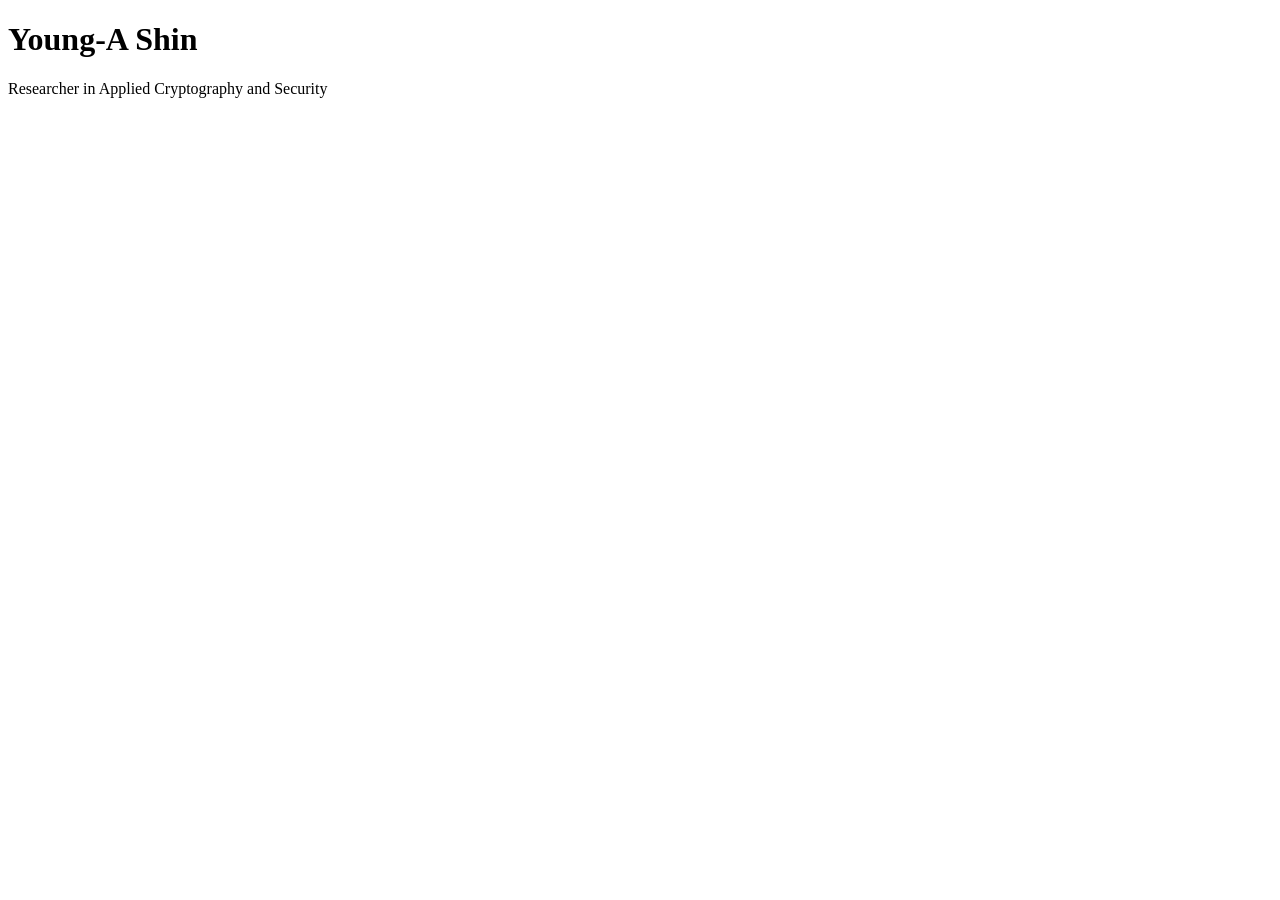
==== index.html @ ded2a9d6 "Create index.html" ====
<!DOCTYPE html>
<html lang="en">
<head>
  <meta charset="UTF-8">
  <meta name="viewport" content="width=device-width, initial-scale=1.0">
  <title>Young-A Shin</title>
</head>

<body>
  <h1>Young-A Shin</h1>
  <p>Researcher in Applied Cryptography and Security</p>
</body>
</html>
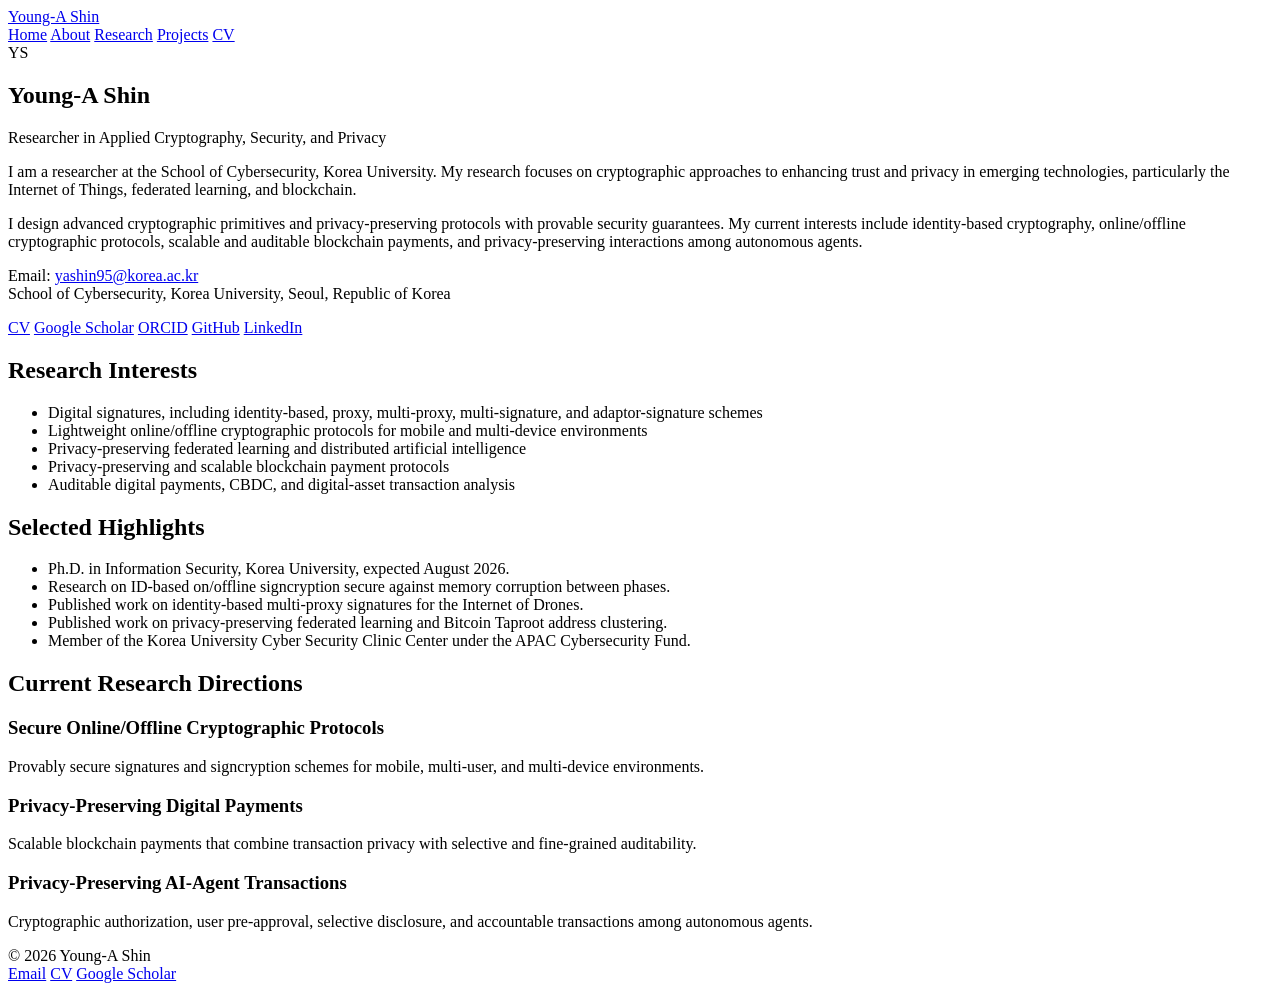
==== commit b5ee68fa: "Update index.html" ====
--- a/index.html
+++ b/index.html
@@ -4,10 +4,114 @@
   <meta charset="UTF-8">
   <meta name="viewport" content="width=device-width, initial-scale=1.0">
   <title>Young-A Shin</title>
+  <meta name="description" content="Academic homepage of Young-A Shin, a researcher in applied cryptography, blockchain security and privacy, and privacy-preserving AI.">
+  <link rel="stylesheet" href="styles.css">
 </head>
+<body>
+<header class="site-header">
+  <nav class="container navbar">
+    <a class="brand" href="index.html">Young-A Shin</a>
+    <div class="menu">
+      <a class="active" href="index.html">Home</a>
+      <a href="about.html">About</a>
+      <a href="research.html">Research</a>
+      <a href="projects.html">Projects</a>
+      <a href="cvShin_updated.pdf" target="_blank" rel="noopener">CV</a>
+    </div>
+  </nav>
+</header>
 
-<body>
-  <h1>Young-A Shin</h1>
-  <p>Researcher in Applied Cryptography and Security</p>
+<main>
+  <div class="container content">
+    <section class="profile-grid">
+      <div class="profile-image">
+        <!-- To use a photo, upload profile.jpg and replace YS with:
+        <img src="profile.jpg" alt="Young-A Shin"> -->
+        YS
+      </div>
+
+      <div class="profile-text">
+        <h1>Young-A Shin</h1>
+        <p class="position">Researcher in Applied Cryptography, Security, and Privacy</p>
+        <p>
+          I am a researcher at the School of Cybersecurity, Korea University. My research
+          focuses on cryptographic approaches to enhancing trust and privacy in emerging
+          technologies, particularly the Internet of Things, federated learning, and
+          blockchain.
+        </p>
+        <p>
+          I design advanced cryptographic primitives and privacy-preserving protocols with
+          provable security guarantees. My current interests include identity-based
+          cryptography, online/offline cryptographic protocols, scalable and auditable
+          blockchain payments, and privacy-preserving interactions among autonomous agents.
+        </p>
+
+        <p class="contact-line">
+          Email: <a href="mailto:yashin95@korea.ac.kr">yashin95@korea.ac.kr</a><br>
+          School of Cybersecurity, Korea University, Seoul, Republic of Korea
+        </p>
+
+        <div class="link-row">
+          <a href="cvShin_updated.pdf" target="_blank" rel="noopener">CV</a>
+          <a href="https://scholar.google.com/citations?user=QF94qp0AAAAJ&hl=en" target="_blank" rel="noopener">Google Scholar</a>
+          <a href="https://orcid.org/0000-0001-7969-7143" target="_blank" rel="noopener">ORCID</a>
+          <a href="https://github.com/youngkorea" target="_blank" rel="noopener">GitHub</a>
+          <a href="https://www.linkedin.com/in/young-95-korea/" target="_blank" rel="noopener">LinkedIn</a>
+        </div>
+      </div>
+    </section>
+
+    <section class="academic-section">
+      <h2>Research Interests</h2>
+      <ul>
+        <li>Digital signatures, including identity-based, proxy, multi-proxy, multi-signature, and adaptor-signature schemes</li>
+        <li>Lightweight online/offline cryptographic protocols for mobile and multi-device environments</li>
+        <li>Privacy-preserving federated learning and distributed artificial intelligence</li>
+        <li>Privacy-preserving and scalable blockchain payment protocols</li>
+        <li>Auditable digital payments, CBDC, and digital-asset transaction analysis</li>
+      </ul>
+    </section>
+
+    <section class="academic-section">
+      <h2>Selected Highlights</h2>
+      <ul>
+        <li>Ph.D. in Information Security, Korea University, expected August 2026.</li>
+        <li>Research on ID-based on/offline signcryption secure against memory corruption between phases.</li>
+        <li>Published work on identity-based multi-proxy signatures for the Internet of Drones.</li>
+        <li>Published work on privacy-preserving federated learning and Bitcoin Taproot address clustering.</li>
+        <li>Member of the Korea University Cyber Security Clinic Center under the APAC Cybersecurity Fund.</li>
+      </ul>
+    </section>
+
+    <section class="academic-section">
+      <h2>Current Research Directions</h2>
+      <div class="project-list">
+        <article class="project-item">
+          <h3>Secure Online/Offline Cryptographic Protocols</h3>
+          <p>Provably secure signatures and signcryption schemes for mobile, multi-user, and multi-device environments.</p>
+        </article>
+        <article class="project-item">
+          <h3>Privacy-Preserving Digital Payments</h3>
+          <p>Scalable blockchain payments that combine transaction privacy with selective and fine-grained auditability.</p>
+        </article>
+        <article class="project-item">
+          <h3>Privacy-Preserving AI-Agent Transactions</h3>
+          <p>Cryptographic authorization, user pre-approval, selective disclosure, and accountable transactions among autonomous agents.</p>
+        </article>
+      </div>
+    </section>
+  </div>
+</main>
+
+<footer>
+  <div class="container footer-row">
+    <span>© 2026 Young-A Shin</span>
+    <div class="footer-links">
+      <a href="mailto:yashin95@korea.ac.kr">Email</a>
+      <a href="cvShin_updated.pdf" target="_blank" rel="noopener">CV</a>
+      <a href="https://scholar.google.com/citations?user=QF94qp0AAAAJ&hl=en" target="_blank" rel="noopener">Google Scholar</a>
+    </div>
+  </div>
+</footer>
 </body>
 </html>
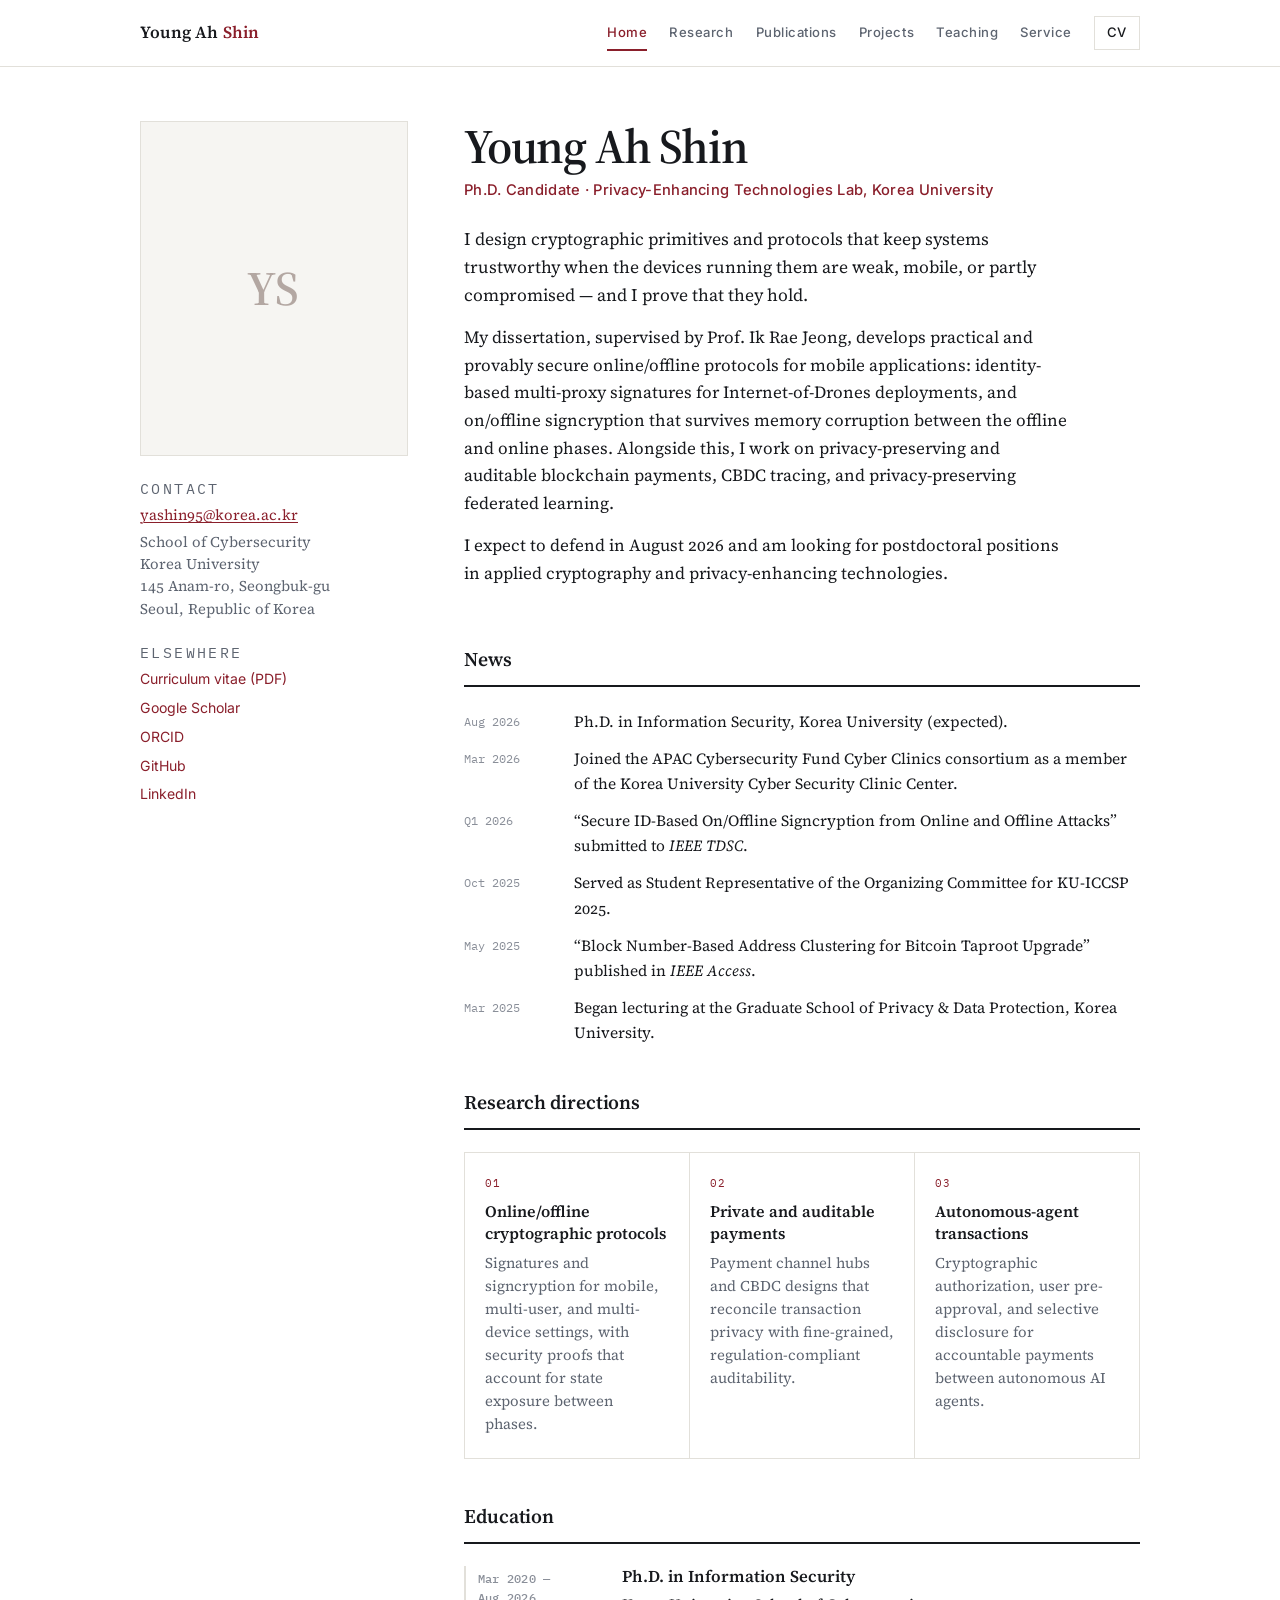
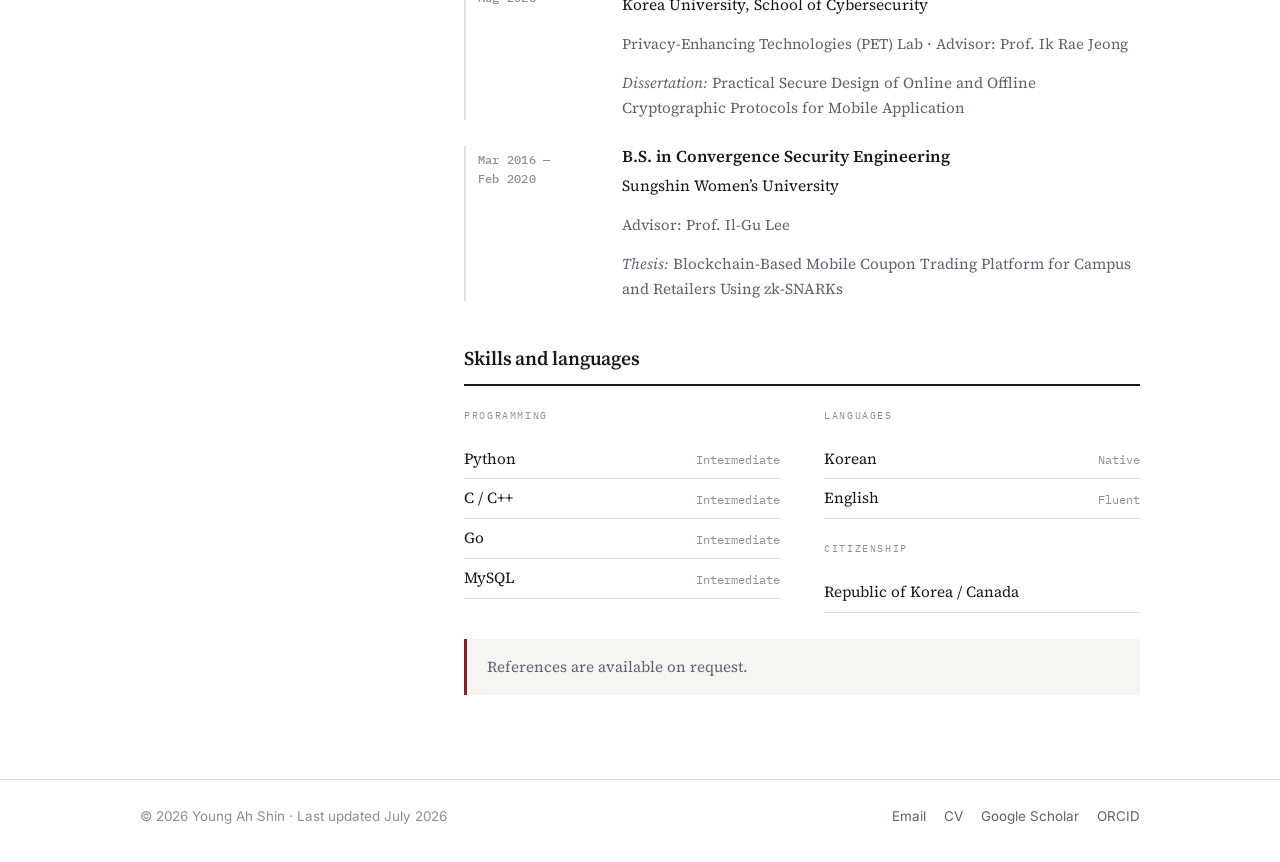
==== commit 149af531: "Add files via upload" ====
--- a/index.html
+++ b/index.html
@@ -1,115 +1,191 @@
 <!DOCTYPE html>
 <html lang="en">
 <head>
-  <meta charset="UTF-8">
-  <meta name="viewport" content="width=device-width, initial-scale=1.0">
-  <title>Young-A Shin</title>
-  <meta name="description" content="Academic homepage of Young-A Shin, a researcher in applied cryptography, blockchain security and privacy, and privacy-preserving AI.">
-  <link rel="stylesheet" href="styles.css">
+<meta charset="UTF-8">
+<meta name="viewport" content="width=device-width, initial-scale=1.0">
+<title>Young Ah Shin — Applied Cryptography, Security and Privacy</title>
+<meta name="description" content="Young Ah Shin is a Ph.D. candidate at the School of Cybersecurity, Korea University, working on identity-based signatures, online/offline cryptographic protocols, and privacy-preserving blockchain payments.">
+<meta name="author" content="Young Ah Shin">
+<meta property="og:title" content="Young Ah Shin">
+<meta property="og:description" content="Applied cryptography, provable security, and privacy-enhancing technologies.">
+<meta property="og:type" content="profile">
+<link rel="preconnect" href="https://fonts.googleapis.com">
+<link rel="preconnect" href="https://fonts.gstatic.com" crossorigin>
+<link href="https://fonts.googleapis.com/css2?family=IBM+Plex+Mono:wght@400;500&family=Inter:wght@400;500;600&family=Source+Serif+4:ital,opsz,wght@0,8..60,400;0,8..60,600;1,8..60,400&display=swap" rel="stylesheet">
+<link rel="stylesheet" href="styles.css">
 </head>
 <body>
+<a class="skip" href="#main">Skip to content</a>
+
 <header class="site-header">
-  <nav class="container navbar">
-    <a class="brand" href="index.html">Young-A Shin</a>
-    <div class="menu">
+  <nav class="wrap nav" aria-label="Main">
+    <a class="brand" href="index.html">Young Ah <span>Shin</span></a>
+    <div class="nav-links">
       <a class="active" href="index.html">Home</a>
-      <a href="about.html">About</a>
       <a href="research.html">Research</a>
+      <a href="publications.html">Publications</a>
       <a href="projects.html">Projects</a>
-      <a href="cvShin_updated.pdf" target="_blank" rel="noopener">CV</a>
+      <a href="teaching.html">Teaching</a>
+      <a href="service.html">Service</a>
+      <a class="cv-link" href="cvShin_updated.pdf" target="_blank" rel="noopener">CV</a>
     </div>
   </nav>
 </header>
 
-<main>
-  <div class="container content">
-    <section class="profile-grid">
-      <div class="profile-image">
-        <!-- To use a photo, upload profile.jpg and replace YS with:
-        <img src="profile.jpg" alt="Young-A Shin"> -->
+<main id="main">
+<div class="wrap page">
+
+  <div class="home-grid">
+
+    <aside class="side">
+      <div class="portrait">
+        <!-- Add profile.jpg to this folder and replace the two initials below with:
+             <img src="profile.jpg" alt="Portrait of Young Ah Shin"> -->
         YS
       </div>
 
-      <div class="profile-text">
-        <h1>Young-A Shin</h1>
-        <p class="position">Researcher in Applied Cryptography, Security, and Privacy</p>
-        <p>
-          I am a researcher at the School of Cybersecurity, Korea University. My research
-          focuses on cryptographic approaches to enhancing trust and privacy in emerging
-          technologies, particularly the Internet of Things, federated learning, and
-          blockchain.
-        </p>
-        <p>
-          I design advanced cryptographic primitives and privacy-preserving protocols with
-          provable security guarantees. My current interests include identity-based
-          cryptography, online/offline cryptographic protocols, scalable and auditable
-          blockchain payments, and privacy-preserving interactions among autonomous agents.
-        </p>
+      <div class="side-block">
+        <p class="side-label">Contact</p>
+        <p><a href="mailto:yashin95@korea.ac.kr">yashin95@korea.ac.kr</a></p>
+        <p>School of Cybersecurity<br>Korea University<br>145 Anam-ro, Seongbuk-gu<br>Seoul, Republic of Korea</p>
+      </div>
 
-        <p class="contact-line">
-          Email: <a href="mailto:yashin95@korea.ac.kr">yashin95@korea.ac.kr</a><br>
-          School of Cybersecurity, Korea University, Seoul, Republic of Korea
-        </p>
-
-        <div class="link-row">
-          <a href="cvShin_updated.pdf" target="_blank" rel="noopener">CV</a>
+      <div class="side-block">
+        <p class="side-label">Elsewhere</p>
+        <div class="side-links">
+          <a href="cvShin_updated.pdf" target="_blank" rel="noopener">Curriculum vitae (PDF)</a>
           <a href="https://scholar.google.com/citations?user=QF94qp0AAAAJ&hl=en" target="_blank" rel="noopener">Google Scholar</a>
           <a href="https://orcid.org/0000-0001-7969-7143" target="_blank" rel="noopener">ORCID</a>
           <a href="https://github.com/youngkorea" target="_blank" rel="noopener">GitHub</a>
           <a href="https://www.linkedin.com/in/young-95-korea/" target="_blank" rel="noopener">LinkedIn</a>
         </div>
       </div>
-    </section>
+    </aside>
 
-    <section class="academic-section">
-      <h2>Research Interests</h2>
-      <ul>
-        <li>Digital signatures, including identity-based, proxy, multi-proxy, multi-signature, and adaptor-signature schemes</li>
-        <li>Lightweight online/offline cryptographic protocols for mobile and multi-device environments</li>
-        <li>Privacy-preserving federated learning and distributed artificial intelligence</li>
-        <li>Privacy-preserving and scalable blockchain payment protocols</li>
-        <li>Auditable digital payments, CBDC, and digital-asset transaction analysis</li>
-      </ul>
-    </section>
+    <div class="intro">
+      <h1>Young Ah Shin</h1>
+      <p class="role">Ph.D. Candidate · Privacy-Enhancing Technologies Lab, Korea University</p>
 
-    <section class="academic-section">
-      <h2>Selected Highlights</h2>
-      <ul>
-        <li>Ph.D. in Information Security, Korea University, expected August 2026.</li>
-        <li>Research on ID-based on/offline signcryption secure against memory corruption between phases.</li>
-        <li>Published work on identity-based multi-proxy signatures for the Internet of Drones.</li>
-        <li>Published work on privacy-preserving federated learning and Bitcoin Taproot address clustering.</li>
-        <li>Member of the Korea University Cyber Security Clinic Center under the APAC Cybersecurity Fund.</li>
-      </ul>
-    </section>
+      <p class="lead">
+        I design cryptographic primitives and protocols that keep systems trustworthy when
+        the devices running them are weak, mobile, or partly compromised — and I prove that
+        they hold.
+      </p>
 
-    <section class="academic-section">
-      <h2>Current Research Directions</h2>
-      <div class="project-list">
-        <article class="project-item">
-          <h3>Secure Online/Offline Cryptographic Protocols</h3>
-          <p>Provably secure signatures and signcryption schemes for mobile, multi-user, and multi-device environments.</p>
-        </article>
-        <article class="project-item">
-          <h3>Privacy-Preserving Digital Payments</h3>
-          <p>Scalable blockchain payments that combine transaction privacy with selective and fine-grained auditability.</p>
-        </article>
-        <article class="project-item">
-          <h3>Privacy-Preserving AI-Agent Transactions</h3>
-          <p>Cryptographic authorization, user pre-approval, selective disclosure, and accountable transactions among autonomous agents.</p>
-        </article>
-      </div>
-    </section>
+      <p>
+        My dissertation, supervised by Prof. Ik Rae Jeong, develops practical and provably
+        secure online/offline protocols for mobile applications: identity-based multi-proxy
+        signatures for Internet-of-Drones deployments, and on/offline signcryption that
+        survives memory corruption between the offline and online phases. Alongside this,
+        I work on privacy-preserving and auditable blockchain payments, CBDC tracing, and
+        privacy-preserving federated learning.
+      </p>
+
+      <p>
+        I expect to defend in August 2026 and am looking for postdoctoral positions in
+        applied cryptography and privacy-enhancing technologies.
+      </p>
+
+      <section class="section">
+        <h2 class="section-title">News</h2>
+        <ul class="news">
+          <li><time datetime="2026-08">Aug 2026</time><span>Ph.D. in Information Security, Korea University (expected).</span></li>
+          <li><time datetime="2026-03">Mar 2026</time><span>Joined the APAC Cybersecurity Fund Cyber Clinics consortium as a member of the Korea University Cyber Security Clinic Center.</span></li>
+          <li><time datetime="2026-01">Q1 2026</time><span>&ldquo;Secure ID-Based On/Offline Signcryption from Online and Offline Attacks&rdquo; submitted to <em>IEEE TDSC</em>.</span></li>
+          <li><time datetime="2025-10">Oct 2025</time><span>Served as Student Representative of the Organizing Committee for KU-ICCSP 2025.</span></li>
+          <li><time datetime="2025-05">May 2025</time><span>&ldquo;Block Number-Based Address Clustering for Bitcoin Taproot Upgrade&rdquo; published in <em>IEEE Access</em>.</span></li>
+          <li><time datetime="2025-03">Mar 2025</time><span>Began lecturing at the Graduate School of Privacy &amp; Data Protection, Korea University.</span></li>
+        </ul>
+      </section>
+
+      <section class="section">
+        <h2 class="section-title">Research directions</h2>
+        <div class="cards">
+          <article class="card">
+            <span class="num">01</span>
+            <h3>Online/offline cryptographic protocols</h3>
+            <p>Signatures and signcryption for mobile, multi-user, and multi-device settings, with security proofs that account for state exposure between phases.</p>
+          </article>
+          <article class="card">
+            <span class="num">02</span>
+            <h3>Private and auditable payments</h3>
+            <p>Payment channel hubs and CBDC designs that reconcile transaction privacy with fine-grained, regulation-compliant auditability.</p>
+          </article>
+          <article class="card">
+            <span class="num">03</span>
+            <h3>Autonomous-agent transactions</h3>
+            <p>Cryptographic authorization, user pre-approval, and selective disclosure for accountable payments between autonomous AI agents.</p>
+          </article>
+        </div>
+      </section>
+
+      <section class="section">
+        <h2 class="section-title">Education</h2>
+        <div class="rail-list">
+          <article class="rail-item">
+            <div class="rail-key">Mar 2020 —<br>Aug 2026</div>
+            <div class="rail-body">
+              <h3>Ph.D. in Information Security</h3>
+              <p class="org">Korea University, School of Cybersecurity</p>
+              <p class="meta">Privacy-Enhancing Technologies (PET) Lab · Advisor: Prof. Ik Rae Jeong</p>
+              <p class="note"><em>Dissertation:</em> Practical Secure Design of Online and Offline Cryptographic Protocols for Mobile Application</p>
+            </div>
+          </article>
+          <article class="rail-item">
+            <div class="rail-key">Mar 2016 —<br>Feb 2020</div>
+            <div class="rail-body">
+              <h3>B.S. in Convergence Security Engineering</h3>
+              <p class="org">Sungshin Women&rsquo;s University</p>
+              <p class="meta">Advisor: Prof. Il-Gu Lee</p>
+              <p class="note"><em>Thesis:</em> Blockchain-Based Mobile Coupon Trading Platform for Campus and Retailers Using zk-SNARKs</p>
+            </div>
+          </article>
+        </div>
+      </section>
+
+      <section class="section">
+        <h2 class="section-title">Skills and languages</h2>
+        <div class="split">
+          <div>
+            <p class="side-label">Programming</p>
+            <ul class="plain">
+              <li>Python <span>Intermediate</span></li>
+              <li>C / C++ <span>Intermediate</span></li>
+              <li>Go <span>Intermediate</span></li>
+              <li>MySQL <span>Intermediate</span></li>
+            </ul>
+          </div>
+          <div>
+            <p class="side-label">Languages</p>
+            <ul class="plain">
+              <li>Korean <span>Native</span></li>
+              <li>English <span>Fluent</span></li>
+            </ul>
+            <p class="side-label" style="margin-top:22px">Citizenship</p>
+            <ul class="plain">
+              <li>Republic of Korea / Canada</li>
+            </ul>
+          </div>
+        </div>
+        <div class="callout">
+          <p>References are available on request.</p>
+        </div>
+      </section>
+
+    </div>
   </div>
+
+</div>
 </main>
 
 <footer>
-  <div class="container footer-row">
-    <span>© 2026 Young-A Shin</span>
+  <div class="wrap footer-row">
+    <span>© 2026 Young Ah Shin · Last updated July 2026</span>
     <div class="footer-links">
       <a href="mailto:yashin95@korea.ac.kr">Email</a>
       <a href="cvShin_updated.pdf" target="_blank" rel="noopener">CV</a>
       <a href="https://scholar.google.com/citations?user=QF94qp0AAAAJ&hl=en" target="_blank" rel="noopener">Google Scholar</a>
+      <a href="https://orcid.org/0000-0001-7969-7143" target="_blank" rel="noopener">ORCID</a>
     </div>
   </div>
 </footer>
--- a/styles.css
+++ b/styles.css
@@ -0,0 +1,368 @@
+/* ==========================================================================
+   Young Ah Shin — academic homepage
+   Type:  Source Serif 4 (prose)  ·  Inter (navigation, labels)  ·  IBM Plex Mono (dates, IDs)
+   ========================================================================== */
+
+:root {
+  --ink:      #17191d;
+  --slate:    #5d6470;
+  --faint:    #8a8f99;
+  --crimson:  #8a1f2b;
+  --crimson-2:#a83341;
+  --paper:    #ffffff;
+  --wash:     #f6f5f2;
+  --rule:     #e2e0da;
+
+  --serif: "Source Serif 4", Georgia, "Times New Roman", serif;
+  --sans:  "Inter", -apple-system, BlinkMacSystemFont, "Segoe UI", Arial, sans-serif;
+  --mono:  "IBM Plex Mono", ui-monospace, "SFMono-Regular", Consolas, monospace;
+
+  --wrap: 1000px;
+  --rail: 132px;
+}
+
+* { box-sizing: border-box; }
+html { scroll-behavior: smooth; -webkit-text-size-adjust: 100%; }
+
+body {
+  margin: 0;
+  background: var(--paper);
+  color: var(--ink);
+  font-family: var(--serif);
+  font-size: 17px;
+  line-height: 1.62;
+  font-variant-numeric: oldstyle-nums;
+}
+
+a { color: var(--crimson); text-decoration-thickness: 1px; text-underline-offset: 2px; }
+a:hover { color: var(--crimson-2); }
+img { max-width: 100%; display: block; }
+
+:focus-visible {
+  outline: 2px solid var(--crimson);
+  outline-offset: 3px;
+}
+
+.wrap { width: min(calc(100% - 44px), var(--wrap)); margin-inline: auto; }
+
+.skip {
+  position: absolute; left: -9999px;
+  background: var(--ink); color: #fff; padding: 10px 16px; z-index: 99;
+}
+.skip:focus { left: 12px; top: 12px; }
+
+/* ---------- Header ------------------------------------------------------ */
+
+.site-header {
+  position: sticky; top: 0; z-index: 40;
+  background: rgba(255,255,255,.94);
+  backdrop-filter: saturate(180%) blur(8px);
+  border-bottom: 1px solid var(--rule);
+}
+.nav {
+  display: flex; align-items: center; justify-content: space-between;
+  gap: 24px; min-height: 66px;
+}
+.brand {
+  font-family: var(--serif);
+  font-size: 1.06rem; font-weight: 600; letter-spacing: .01em;
+  color: var(--ink); text-decoration: none; white-space: nowrap;
+}
+.brand span { color: var(--crimson); }
+
+.nav-links { display: flex; align-items: center; gap: 22px; flex-wrap: wrap; }
+.nav-links a {
+  position: relative;
+  font-family: var(--sans);
+  font-size: .82rem; font-weight: 500; letter-spacing: .04em;
+  color: var(--slate); text-decoration: none;
+  padding: 6px 0;
+}
+.nav-links a:hover { color: var(--ink); }
+.nav-links a.active { color: var(--crimson); }
+.nav-links a.active::after {
+  content: ""; position: absolute; left: 0; right: 0; bottom: -1px;
+  height: 2px; background: var(--crimson);
+}
+.nav-links a.cv-link {
+  padding: 5px 12px;
+  border: 1px solid var(--rule);
+  color: var(--ink);
+}
+.nav-links a.cv-link:hover { border-color: var(--crimson); color: var(--crimson); }
+
+/* ---------- Page banner ------------------------------------------------- */
+
+.banner {
+  background: var(--wash);
+  border-bottom: 1px solid var(--rule);
+  padding: 40px 0 36px;
+}
+.eyebrow {
+  font-family: var(--mono);
+  font-size: .68rem; font-weight: 500; letter-spacing: .18em;
+  text-transform: uppercase; color: var(--crimson);
+  margin: 0 0 10px;
+}
+.banner h1 {
+  margin: 0;
+  font-size: clamp(1.9rem, 4vw, 2.5rem);
+  font-weight: 600; letter-spacing: -.015em; line-height: 1.15;
+}
+.banner .lede {
+  margin: 14px 0 0; max-width: 62ch;
+  color: var(--slate); font-size: 1.02rem;
+}
+
+main { display: block; }
+.page { padding: 54px 0 84px; }
+
+/* ---------- Sections ---------------------------------------------------- */
+
+.section { padding-top: 42px; }
+.section:first-child { padding-top: 0; }
+
+.section-title {
+  margin: 0 0 22px;
+  padding-bottom: 9px;
+  border-bottom: 2px solid var(--ink);
+  font-size: 1.22rem; font-weight: 600; letter-spacing: -.005em;
+}
+.section-sub {
+  margin: 34px 0 16px;
+  font-family: var(--sans);
+  font-size: .76rem; font-weight: 600; letter-spacing: .13em;
+  text-transform: uppercase; color: var(--crimson);
+}
+.section p { margin: 0 0 15px; max-width: 74ch; }
+.section p:last-child { margin-bottom: 0; }
+
+.bullets { margin: 0; padding-left: 0; list-style: none; max-width: 78ch; }
+.bullets li {
+  position: relative; margin: 0 0 10px; padding-left: 20px;
+}
+.bullets li::before {
+  content: ""; position: absolute; left: 0; top: .68em;
+  width: 7px; height: 1px; background: var(--crimson);
+}
+
+/* ---------- Rail list (the shared timeline device) ---------------------- */
+
+.rail-list { display: grid; gap: 26px; }
+
+.rail-item {
+  display: grid;
+  grid-template-columns: var(--rail) minmax(0, 1fr);
+  gap: 26px;
+}
+.rail-key {
+  font-family: var(--mono);
+  font-size: .74rem; font-weight: 500; letter-spacing: .02em;
+  color: var(--faint);
+  padding-top: .32em;
+  border-left: 2px solid var(--rule);
+  padding-left: 12px;
+}
+.rail-item:hover .rail-key { border-left-color: var(--crimson); color: var(--slate); }
+
+.rail-body h3 {
+  margin: 0 0 4px;
+  font-size: 1.04rem; font-weight: 600; line-height: 1.35;
+}
+.rail-body p { margin: 3px 0; max-width: 72ch; }
+.rail-body .org { font-size: .97rem; }
+.rail-body .meta {
+  color: var(--slate); font-size: .93rem;
+}
+.rail-body .note {
+  margin-top: 7px; color: var(--slate); font-size: .95rem;
+}
+.rail-body ul { margin: 8px 0 0; padding-left: 0; list-style: none; }
+.rail-body ul li {
+  position: relative; padding-left: 16px; margin-bottom: 5px;
+  color: var(--slate); font-size: .95rem;
+}
+.rail-body ul li::before {
+  content: ""; position: absolute; left: 0; top: .72em;
+  width: 5px; height: 1px; background: var(--faint);
+}
+
+/* Compact variant for patents / software / grants */
+.rail-list.tight { gap: 15px; }
+.rail-list.tight .rail-body h3 { font-size: .99rem; font-weight: 500; }
+
+/* ---------- Publications ------------------------------------------------ */
+
+.pub-list { margin: 0; padding: 0; list-style: none; display: grid; gap: 24px; }
+.pub {
+  display: grid;
+  grid-template-columns: var(--rail) minmax(0, 1fr);
+  gap: 26px;
+}
+.pub-key {
+  font-family: var(--mono);
+  font-size: .74rem; font-weight: 500;
+  color: var(--faint);
+  padding-top: .32em; padding-left: 12px;
+  border-left: 2px solid var(--rule);
+}
+.pub:hover .pub-key { border-left-color: var(--crimson); color: var(--slate); }
+.pub-title {
+  display: block;
+  font-size: 1.04rem; font-weight: 600; line-height: 1.38;
+  margin-bottom: 4px;
+}
+.pub-authors { display: block; font-size: .97rem; }
+.pub-authors strong { font-weight: 600; }
+.pub-venue { display: block; color: var(--slate); font-size: .94rem; margin-top: 2px; }
+.pub-venue em { font-style: italic; }
+.pub-links { margin-top: 6px; display: flex; flex-wrap: wrap; gap: 14px; }
+.pub-links a {
+  font-family: var(--mono); font-size: .72rem; letter-spacing: .06em;
+  text-transform: uppercase; text-decoration: none;
+  border-bottom: 1px solid var(--rule); padding-bottom: 1px;
+}
+.pub-links a:hover { border-bottom-color: var(--crimson); }
+
+.tag {
+  display: inline-block; vertical-align: 2px;
+  margin-left: 8px; padding: 2px 8px;
+  font-family: var(--mono); font-size: .64rem; font-weight: 500;
+  letter-spacing: .1em; text-transform: uppercase;
+  border: 1px solid var(--rule); color: var(--slate);
+  white-space: nowrap;
+}
+.tag.review { border-color: var(--crimson); color: var(--crimson); }
+.tag.progress { border-style: dashed; }
+
+/* ---------- Home -------------------------------------------------------- */
+
+.home-grid {
+  display: grid;
+  grid-template-columns: 268px minmax(0, 1fr);
+  gap: 56px;
+  align-items: start;
+}
+.side { position: sticky; top: 96px; }
+
+.portrait {
+  width: 100%; aspect-ratio: 4 / 5;
+  display: grid; place-items: center; overflow: hidden;
+  background: var(--wash);
+  border: 1px solid var(--rule);
+  color: #b3a7a2;
+  font-family: var(--serif); font-size: 3rem; font-weight: 600; letter-spacing: .04em;
+}
+.portrait img { width: 100%; height: 100%; object-fit: cover; }
+
+.side-block { margin-top: 22px; }
+.side-label {
+  font-family: var(--mono);
+  font-size: .64rem; letter-spacing: .16em; text-transform: uppercase;
+  color: var(--faint); margin: 0 0 8px;
+}
+.side-block p { margin: 0 0 4px; font-size: .93rem; line-height: 1.5; color: var(--slate); }
+.side-links { display: grid; gap: 5px; }
+.side-links a {
+  font-family: var(--sans); font-size: .88rem; text-decoration: none;
+  border-bottom: 1px solid transparent; width: fit-content;
+}
+.side-links a:hover { border-bottom-color: var(--crimson); }
+
+.intro h1 {
+  margin: 0 0 6px;
+  font-size: clamp(2.2rem, 5vw, 3rem);
+  font-weight: 600; letter-spacing: -.025em; line-height: 1.08;
+}
+.intro .role {
+  margin: 0 0 22px;
+  font-family: var(--sans);
+  font-size: .92rem; font-weight: 500; letter-spacing: .02em;
+  color: var(--crimson);
+}
+.intro p { margin: 0 0 15px; max-width: 68ch; }
+.intro .lead { font-size: 1.09rem; }
+
+/* News */
+.news { margin: 0; padding: 0; list-style: none; display: grid; gap: 12px; }
+.news li {
+  display: grid; grid-template-columns: 92px minmax(0, 1fr); gap: 18px;
+  font-size: .97rem;
+}
+.news time {
+  font-family: var(--mono); font-size: .73rem; color: var(--faint);
+  padding-top: .35em; white-space: nowrap;
+}
+
+/* Cards */
+.cards { display: grid; grid-template-columns: repeat(3, minmax(0, 1fr)); gap: 1px; background: var(--rule); border: 1px solid var(--rule); }
+.card { background: var(--paper); padding: 22px 20px; }
+.card .num {
+  font-family: var(--mono); font-size: .68rem; letter-spacing: .12em;
+  color: var(--crimson); display: block; margin-bottom: 9px;
+}
+.card h3 { margin: 0 0 7px; font-size: 1rem; font-weight: 600; line-height: 1.35; }
+.card p { margin: 0; font-size: .93rem; color: var(--slate); line-height: 1.55; }
+
+/* Two-column plain lists (skills, languages) */
+.split { display: grid; grid-template-columns: 1fr 1fr; gap: 44px; }
+.plain { margin: 0; padding: 0; list-style: none; }
+.plain li {
+  display: flex; justify-content: space-between; gap: 16px;
+  padding: 7px 0; border-bottom: 1px solid var(--rule); font-size: .96rem;
+}
+.plain li span { font-family: var(--mono); font-size: .76rem; color: var(--faint); padding-top: .3em; }
+
+.callout {
+  margin-top: 26px; padding: 16px 20px;
+  background: var(--wash); border-left: 3px solid var(--crimson);
+  font-size: .95rem; color: var(--slate);
+}
+.callout p { margin: 0; max-width: 74ch; }
+
+/* ---------- Footer ------------------------------------------------------ */
+
+footer {
+  border-top: 1px solid var(--rule);
+  padding: 26px 0 34px;
+  color: var(--faint);
+  font-family: var(--sans); font-size: .84rem;
+}
+.footer-row { display: flex; justify-content: space-between; gap: 20px; flex-wrap: wrap; }
+.footer-links { display: flex; gap: 18px; flex-wrap: wrap; }
+.footer-links a { text-decoration: none; color: var(--slate); }
+.footer-links a:hover { color: var(--crimson); }
+
+/* ---------- Responsive -------------------------------------------------- */
+
+@media (max-width: 900px) {
+  .home-grid { grid-template-columns: 1fr; gap: 32px; }
+  .side { position: static; max-width: 320px; }
+  .cards { grid-template-columns: 1fr; }
+}
+
+@media (max-width: 720px) {
+  body { font-size: 16px; }
+  .nav { flex-direction: column; align-items: flex-start; gap: 10px; padding: 12px 0; }
+  .nav-links { gap: 16px; }
+  .nav-links a { font-size: .78rem; }
+  .rail-item, .pub { grid-template-columns: 1fr; gap: 8px; }
+  .rail-key, .pub-key {
+    border-left: 0; padding-left: 0; padding-top: 0;
+    border-top: 2px solid var(--rule); padding-top: 7px; width: fit-content; padding-right: 20px;
+  }
+  .rail-item:hover .rail-key, .pub:hover .pub-key { border-top-color: var(--crimson); }
+  .news li { grid-template-columns: 1fr; gap: 2px; }
+  .split { grid-template-columns: 1fr; gap: 24px; }
+  .page { padding: 38px 0 60px; }
+}
+
+@media (prefers-reduced-motion: reduce) {
+  html { scroll-behavior: auto; }
+  * { animation: none !important; transition: none !important; }
+}
+
+@media print {
+  .site-header, footer, .banner { background: #fff; }
+  a { color: var(--ink); }
+}
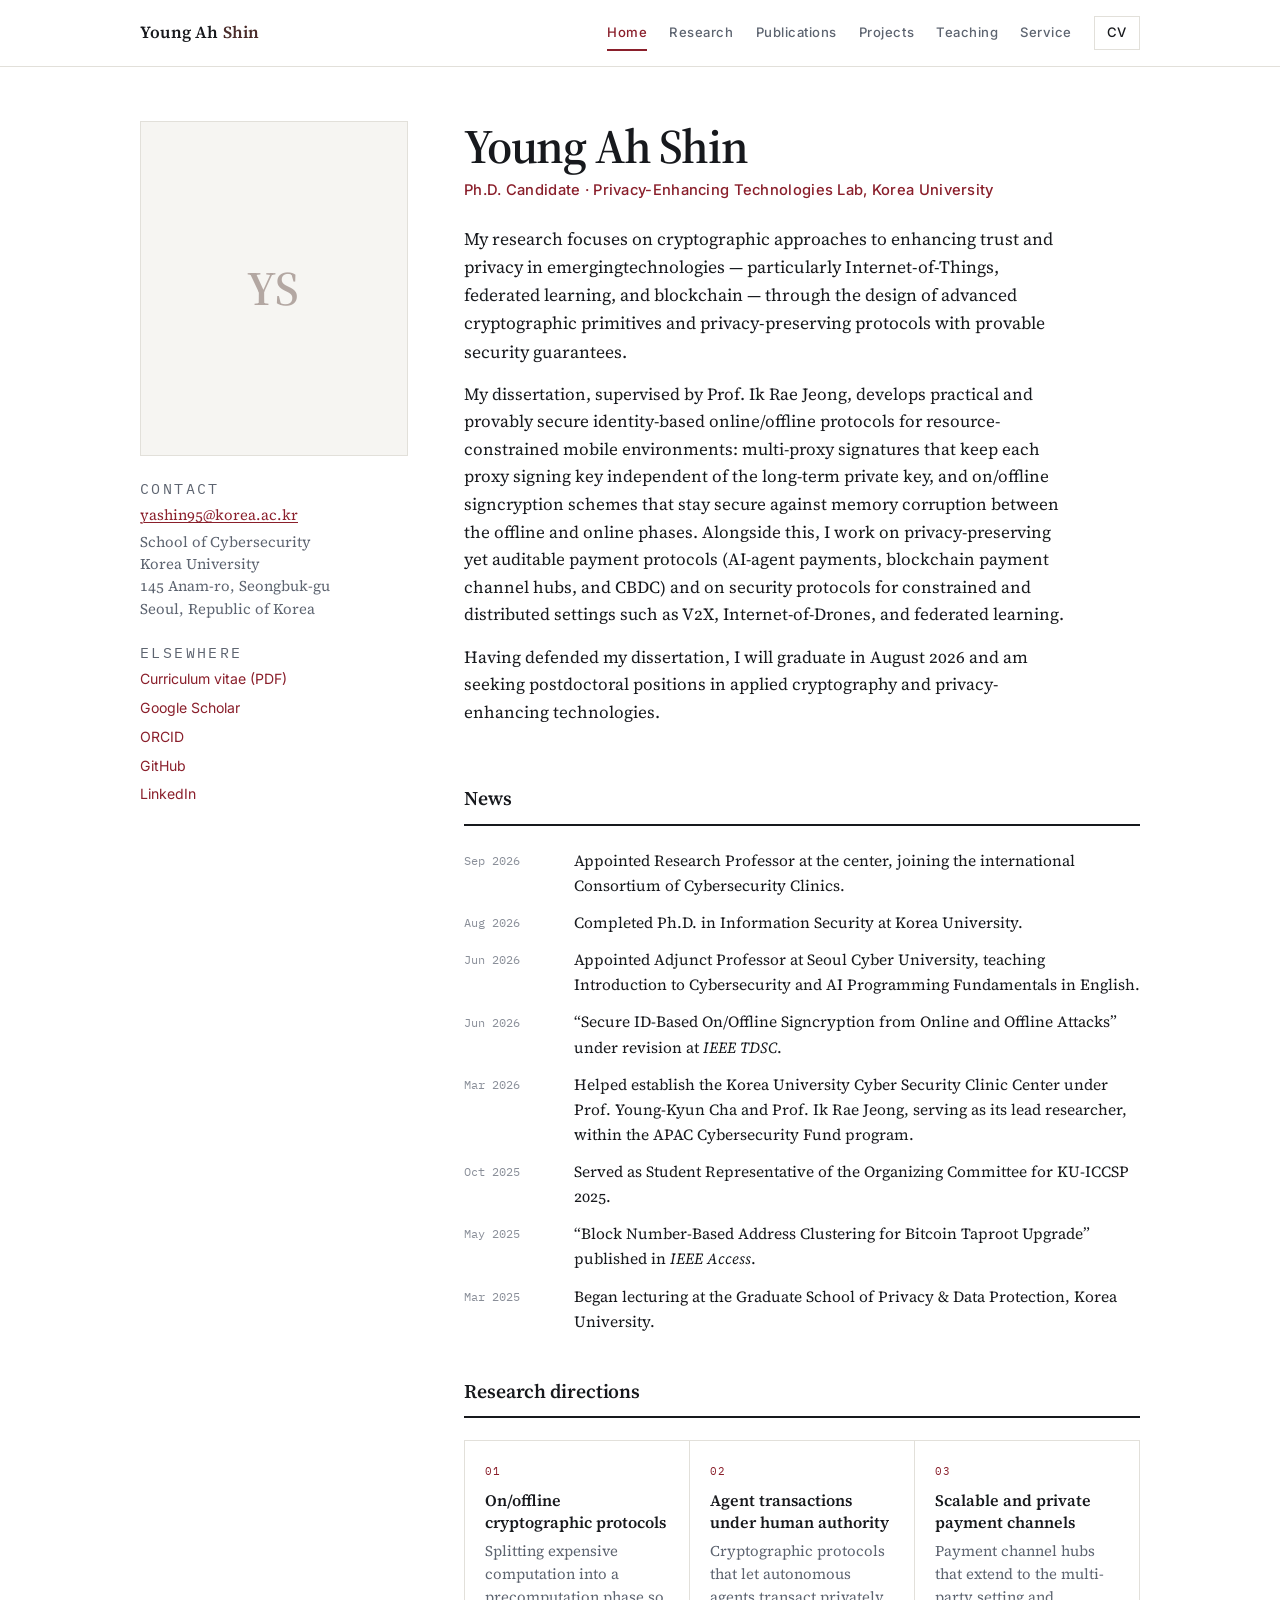
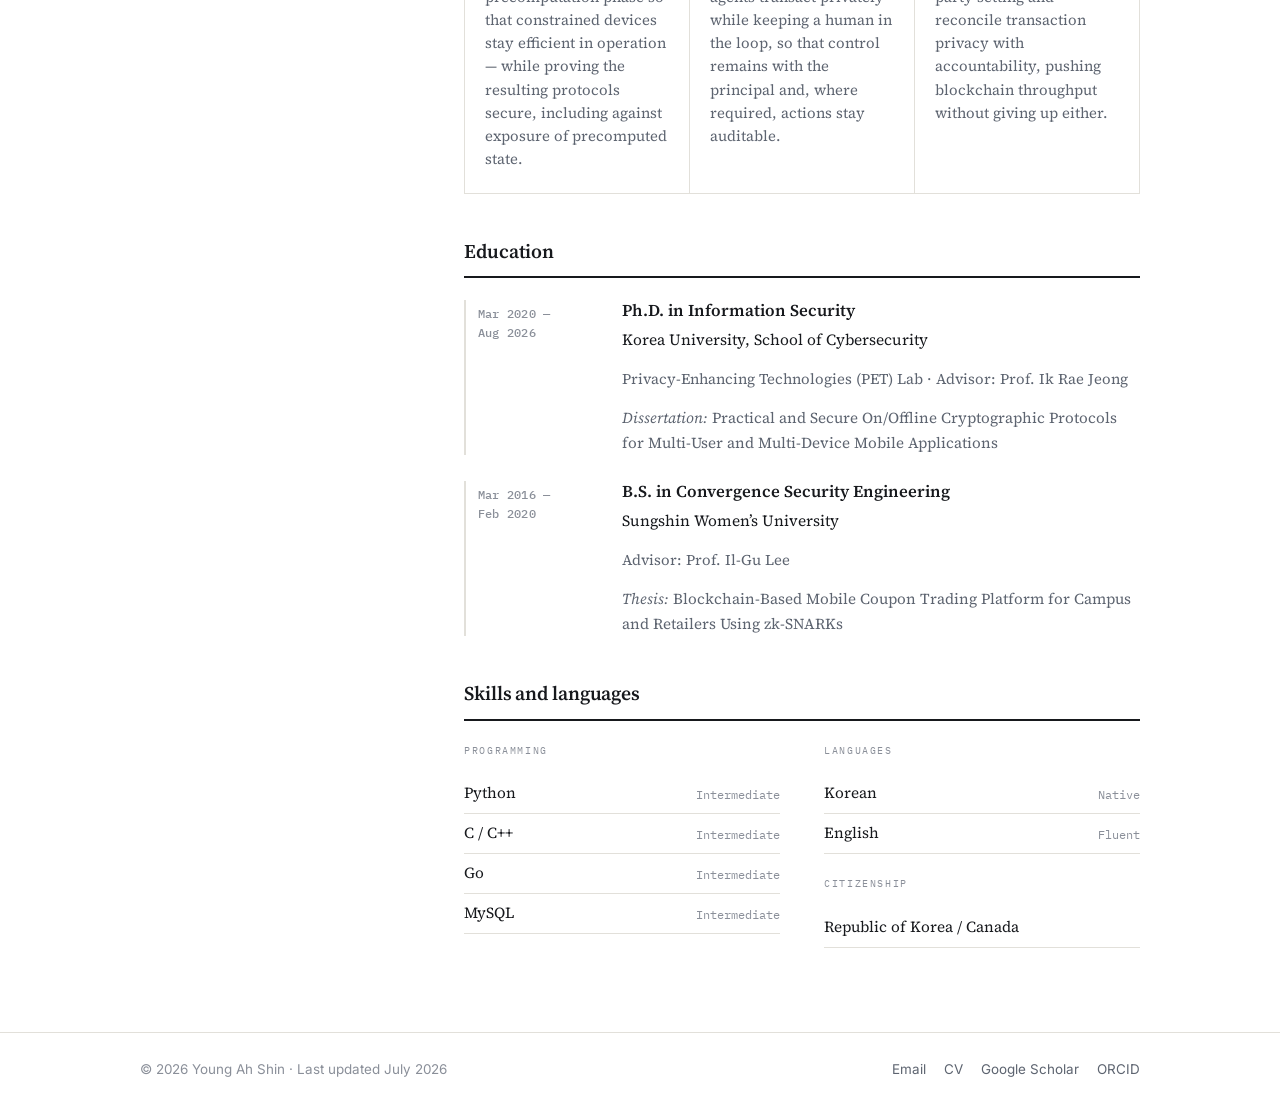
==== commit 3c8d26f0: "indexupdated" ====
--- a/index.html
+++ b/index.html
@@ -67,31 +67,33 @@
       <p class="role">Ph.D. Candidate · Privacy-Enhancing Technologies Lab, Korea University</p>
 
       <p class="lead">
-        I design cryptographic primitives and protocols that keep systems trustworthy when
+        My research focuses on cryptographic approaches to enhancing trust and privacy in emergingtechnologies — particularly Internet-of-Things, federated learning, and blockchain — through the design of advanced cryptographic primitives and privacy-preserving protocols with provable security guarantees.
+        <!--I design cryptographic primitives and protocols that keep systems trustworthy when
         the devices running them are weak, mobile, or partly compromised — and I prove that
-        they hold.
+        they hold.-->
       </p>
 
       <p>
         My dissertation, supervised by Prof. Ik Rae Jeong, develops practical and provably
-        secure online/offline protocols for mobile applications: identity-based multi-proxy
-        signatures for Internet-of-Drones deployments, and on/offline signcryption that
-        survives memory corruption between the offline and online phases. Alongside this,
-        I work on privacy-preserving and auditable blockchain payments, CBDC tracing, and
-        privacy-preserving federated learning.
+        secure identity-based online/offline protocols for resource-constrained mobile
+        environments: multi-proxy signatures that keep each proxy signing key independent
+        of the long-term private key, and on/offline signcryption schemes that stay secure against
+        memory corruption between the offline and online phases. Alongside this, I work on privacy-preserving yet auditable payment protocols (AI-agent payments, blockchain payment channel hubs,  and CBDC) and on security protocols
+        for constrained and distributed settings such as V2X, Internet-of-Drones, and federated learning.
       </p>
 
       <p>
-        I expect to defend in August 2026 and am looking for postdoctoral positions in
-        applied cryptography and privacy-enhancing technologies.
+        Having defended my dissertation, I will graduate in August 2026 and am seeking postdoctoral positions in applied cryptography and privacy-enhancing technologies.
       </p>
 
       <section class="section">
         <h2 class="section-title">News</h2>
         <ul class="news">
-          <li><time datetime="2026-08">Aug 2026</time><span>Ph.D. in Information Security, Korea University (expected).</span></li>
-          <li><time datetime="2026-03">Mar 2026</time><span>Joined the APAC Cybersecurity Fund Cyber Clinics consortium as a member of the Korea University Cyber Security Clinic Center.</span></li>
-          <li><time datetime="2026-01">Q1 2026</time><span>&ldquo;Secure ID-Based On/Offline Signcryption from Online and Offline Attacks&rdquo; submitted to <em>IEEE TDSC</em>.</span></li>
+          <li><time datetime="2026-09">Sep 2026</time><span>Appointed Research Professor at the center, joining the international Consortium of Cybersecurity Clinics.</span></li>
+          <li><time datetime="2026-08">Aug 2026</time><span>Completed Ph.D. in Information Security at Korea University.</span></li>
+          <li><time datetime="2026-06">Jun 2026</time><span>Appointed Adjunct Professor at Seoul Cyber University, teaching Introduction to Cybersecurity and AI Programming Fundamentals in English.</span></li>
+          <li><time datetime="2026-06">Jun 2026</time><span>&ldquo;Secure ID-Based On/Offline Signcryption from Online and Offline Attacks&rdquo; under revision at <em>IEEE TDSC</em>.</span></li>
+          <li><time datetime="2026-03">Mar 2026</time><span>Helped establish the Korea University Cyber Security Clinic Center under Prof. Young-Kyun Cha and Prof. Ik Rae Jeong, serving as its lead researcher, within the APAC Cybersecurity Fund program.</span></li>
           <li><time datetime="2025-10">Oct 2025</time><span>Served as Student Representative of the Organizing Committee for KU-ICCSP 2025.</span></li>
           <li><time datetime="2025-05">May 2025</time><span>&ldquo;Block Number-Based Address Clustering for Bitcoin Taproot Upgrade&rdquo; published in <em>IEEE Access</em>.</span></li>
           <li><time datetime="2025-03">Mar 2025</time><span>Began lecturing at the Graduate School of Privacy &amp; Data Protection, Korea University.</span></li>
@@ -102,6 +104,22 @@
         <h2 class="section-title">Research directions</h2>
         <div class="cards">
           <article class="card">
+          <span class="num">01</span>
+          <h3>On/offline cryptographic protocols</h3>
+          <p>Splitting expensive computation into a precomputation phase so that constrained devices stay efficient in operation — while proving the resulting protocols secure, including against exposure of precomputed state.</p>
+        </article>
+        <article class="card">
+          <span class="num">02</span>
+          <h3>Agent transactions under human authority</h3>
+          <p>Cryptographic protocols that let autonomous agents transact privately while keeping a human in the loop, so that control remains with the principal and, where required, actions stay auditable.</p>
+        </article>
+        <article class="card">
+          <span class="num">03</span>
+          <h3>Scalable and private payment channels</h3>
+          <p>Payment channel hubs that extend to the multi-party setting and reconcile transaction privacy with accountability, pushing blockchain throughput without giving up either.</p>
+        </article>
+          <!--
+          <article class="card">
             <span class="num">01</span>
             <h3>Online/offline cryptographic protocols</h3>
             <p>Signatures and signcryption for mobile, multi-user, and multi-device settings, with security proofs that account for state exposure between phases.</p>
@@ -116,6 +134,7 @@
             <h3>Autonomous-agent transactions</h3>
             <p>Cryptographic authorization, user pre-approval, and selective disclosure for accountable payments between autonomous AI agents.</p>
           </article>
+        -->
         </div>
       </section>
 
@@ -128,7 +147,7 @@
               <h3>Ph.D. in Information Security</h3>
               <p class="org">Korea University, School of Cybersecurity</p>
               <p class="meta">Privacy-Enhancing Technologies (PET) Lab · Advisor: Prof. Ik Rae Jeong</p>
-              <p class="note"><em>Dissertation:</em> Practical Secure Design of Online and Offline Cryptographic Protocols for Mobile Application</p>
+              <p class="note"><em>Dissertation:</em> Practical and Secure On/Offline Cryptographic Protocols for Multi-User and Multi-Device Mobile Applications</p>
             </div>
           </article>
           <article class="rail-item">
@@ -167,9 +186,11 @@
             </ul>
           </div>
         </div>
+        <!--
         <div class="callout">
           <p>References are available on request.</p>
         </div>
+        -->
       </section>
 
     </div>
--- a/styles.css
+++ b/styles.css
@@ -9,6 +9,7 @@
   --faint:    #8a8f99;
   --crimson:  #8a1f2b;
   --crimson-2:#a83341;
+  --darkbrown:#4A2C2A;
   --paper:    #ffffff;
   --wash:     #f6f5f2;
   --rule:     #e2e0da;
@@ -68,7 +69,7 @@
   font-size: 1.06rem; font-weight: 600; letter-spacing: .01em;
   color: var(--ink); text-decoration: none; white-space: nowrap;
 }
-.brand span { color: var(--crimson); }
+.brand span { color: var(--darkbrown); }
 
 .nav-links { display: flex; align-items: center; gap: 22px; flex-wrap: wrap; }
 .nav-links a {
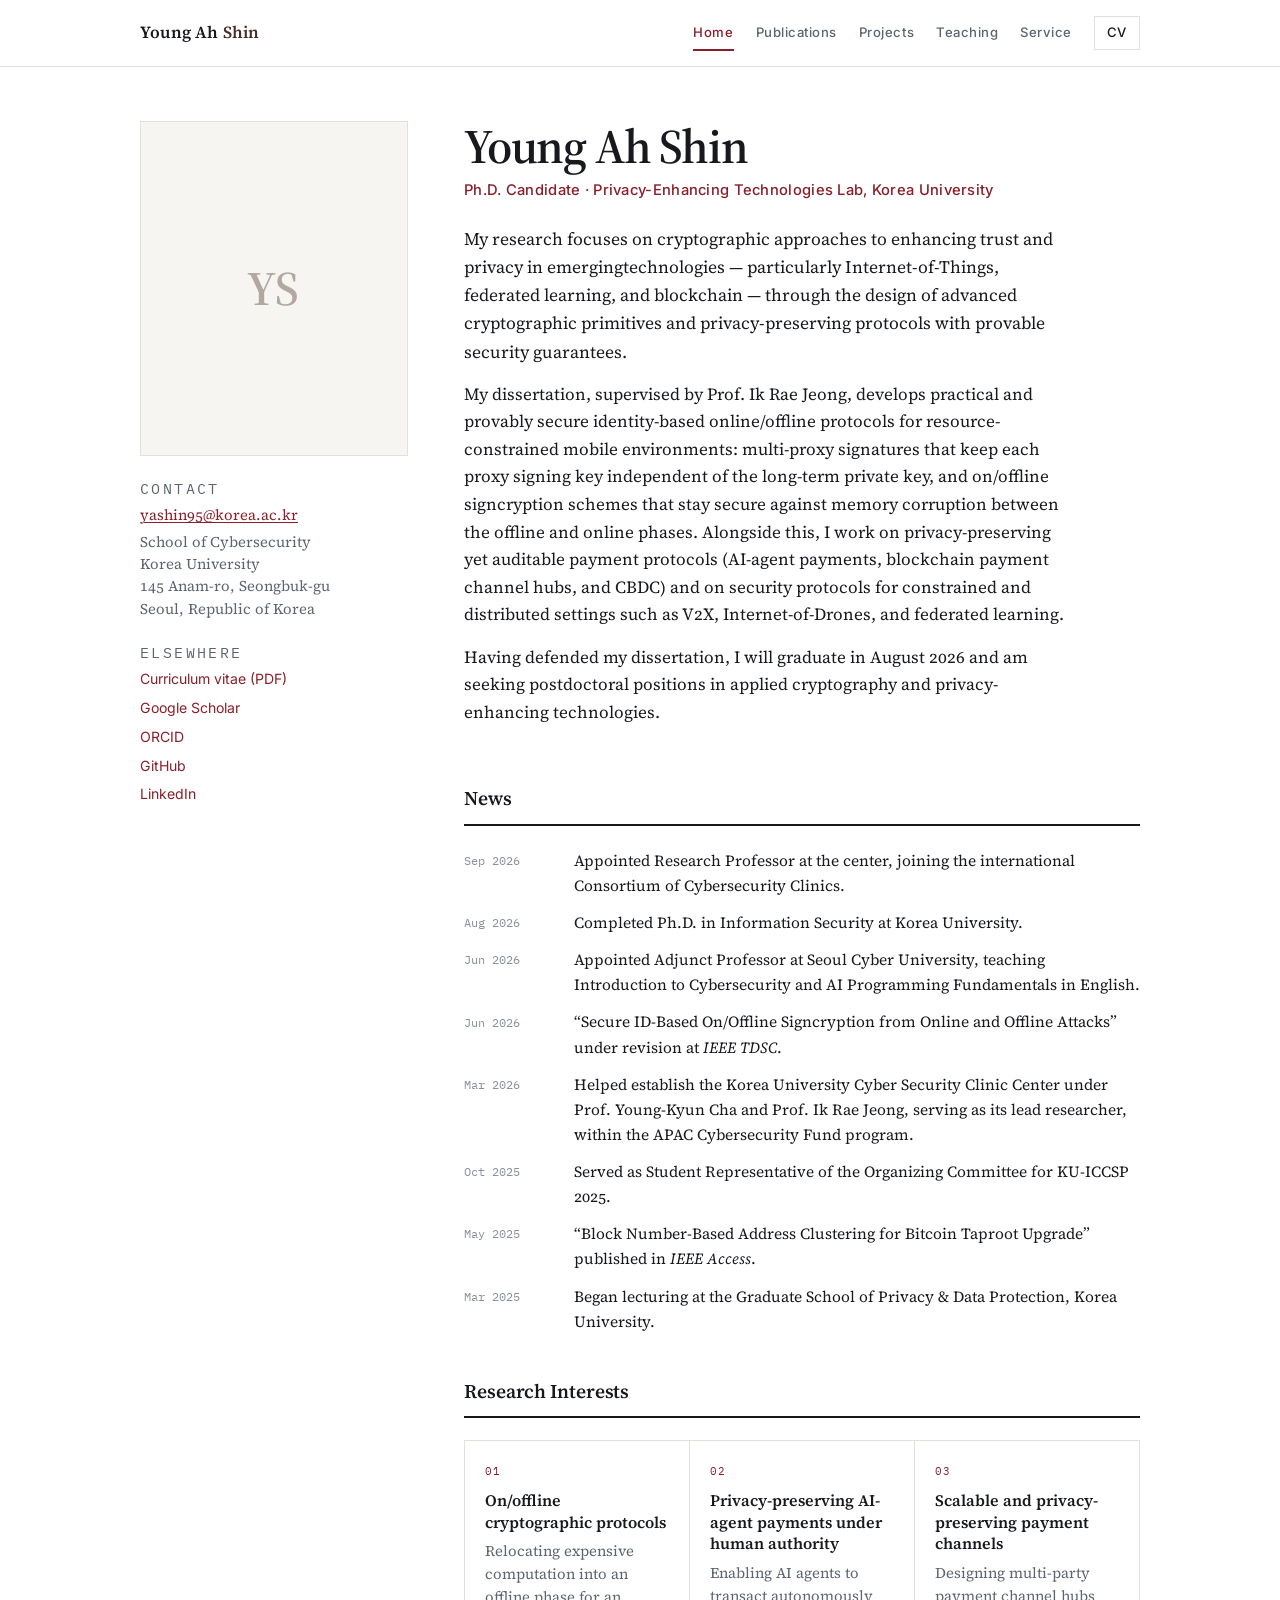
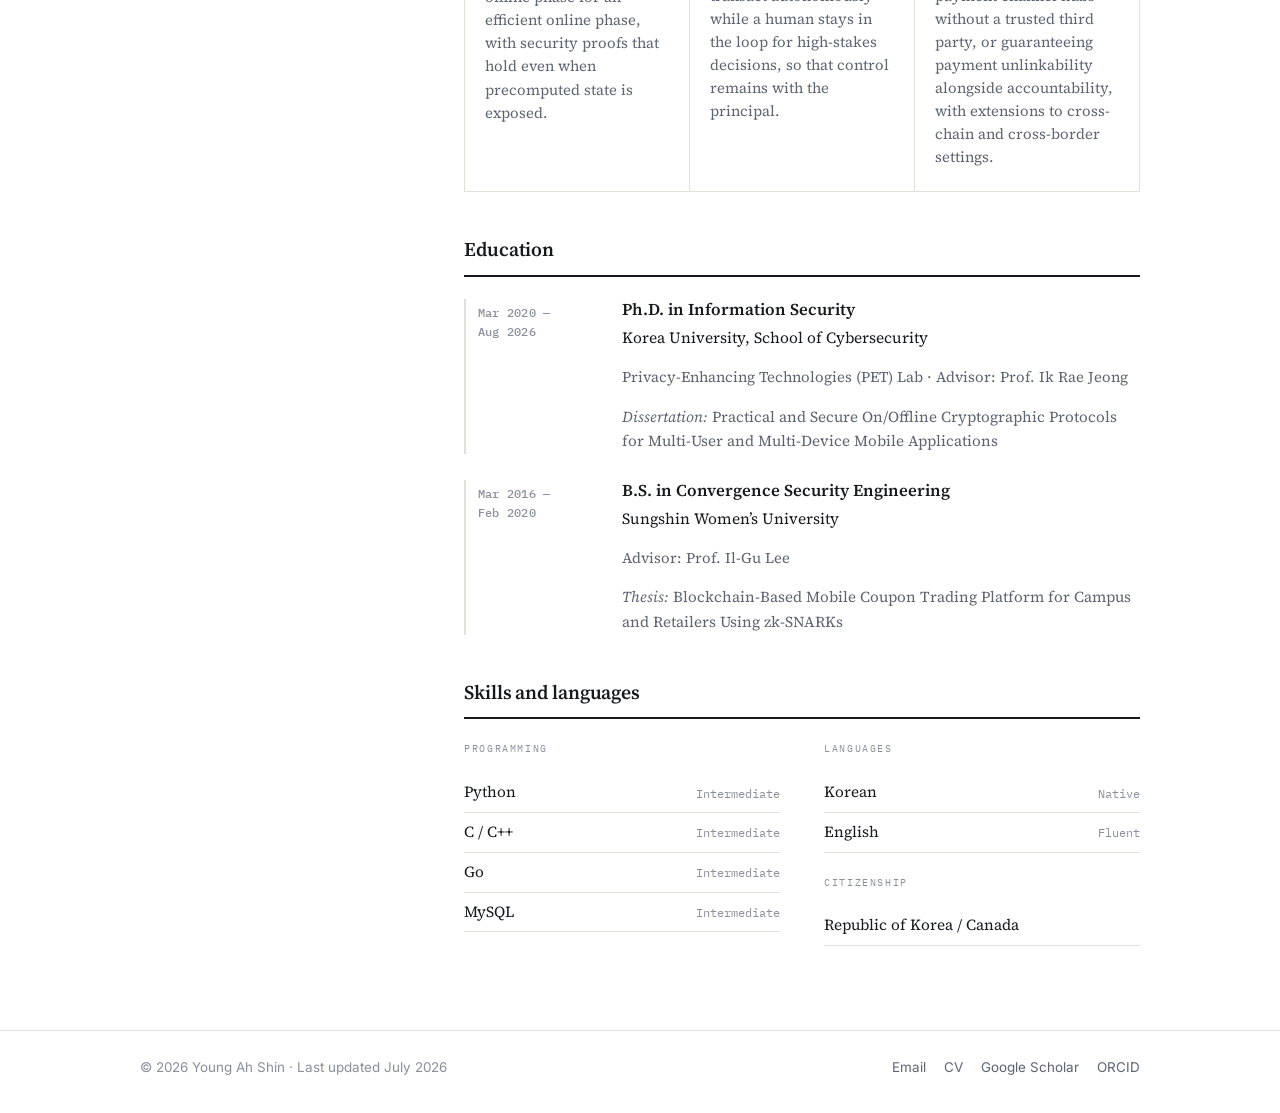
==== commit 6ad31fc6: "Update site" ====
--- a/index.html
+++ b/index.html
@@ -22,7 +22,7 @@
     <a class="brand" href="index.html">Young Ah <span>Shin</span></a>
     <div class="nav-links">
       <a class="active" href="index.html">Home</a>
-      <a href="research.html">Research</a>
+      <!-- <a href="research.html">Research</a> -->
       <a href="publications.html">Publications</a>
       <a href="projects.html">Projects</a>
       <a href="teaching.html">Teaching</a>
@@ -99,25 +99,26 @@
           <li><time datetime="2025-03">Mar 2025</time><span>Began lecturing at the Graduate School of Privacy &amp; Data Protection, Korea University.</span></li>
         </ul>
       </section>
-
-      <section class="section">
-        <h2 class="section-title">Research directions</h2>
+      <section class="section">
+        <h2 class="section-title">Research Interests</h2>
         <div class="cards">
           <article class="card">
-          <span class="num">01</span>
-          <h3>On/offline cryptographic protocols</h3>
-          <p>Splitting expensive computation into a precomputation phase so that constrained devices stay efficient in operation — while proving the resulting protocols secure, including against exposure of precomputed state.</p>
-        </article>
-        <article class="card">
-          <span class="num">02</span>
-          <h3>Agent transactions under human authority</h3>
-          <p>Cryptographic protocols that let autonomous agents transact privately while keeping a human in the loop, so that control remains with the principal and, where required, actions stay auditable.</p>
-        </article>
-        <article class="card">
-          <span class="num">03</span>
-          <h3>Scalable and private payment channels</h3>
-          <p>Payment channel hubs that extend to the multi-party setting and reconcile transaction privacy with accountability, pushing blockchain throughput without giving up either.</p>
-        </article>
+            <span class="num">01</span>
+            <h3>On/offline cryptographic protocols</h3>
+            <p>Relocating expensive computation into an offline phase for an efficient online phase, with security proofs that hold even when precomputed state is exposed.</p>
+          </article>
+          <article class="card">
+            <span class="num">02</span>
+            <h3>Privacy-preserving AI-agent payments under human authority</h3>
+            <p>Enabling AI agents to transact autonomously while a human stays in the loop for high-stakes decisions, so that control remains with the principal.</p>
+          </article>
+          <article class="card">
+            <span class="num">03</span>
+            <h3>Scalable and privacy-preserving payment channels</h3>
+            <p>Designing multi-party payment channel hubs without a trusted third party, or guaranteeing payment unlinkability alongside accountability, with extensions to cross-chain and cross-border settings.</p>
+          </article>
+        </div>
+      </section>
           <!--
           <article class="card">
             <span class="num">01</span>
@@ -135,8 +136,6 @@
             <p>Cryptographic authorization, user pre-approval, and selective disclosure for accountable payments between autonomous AI agents.</p>
           </article>
         -->
-        </div>
-      </section>
 
       <section class="section">
         <h2 class="section-title">Education</h2>
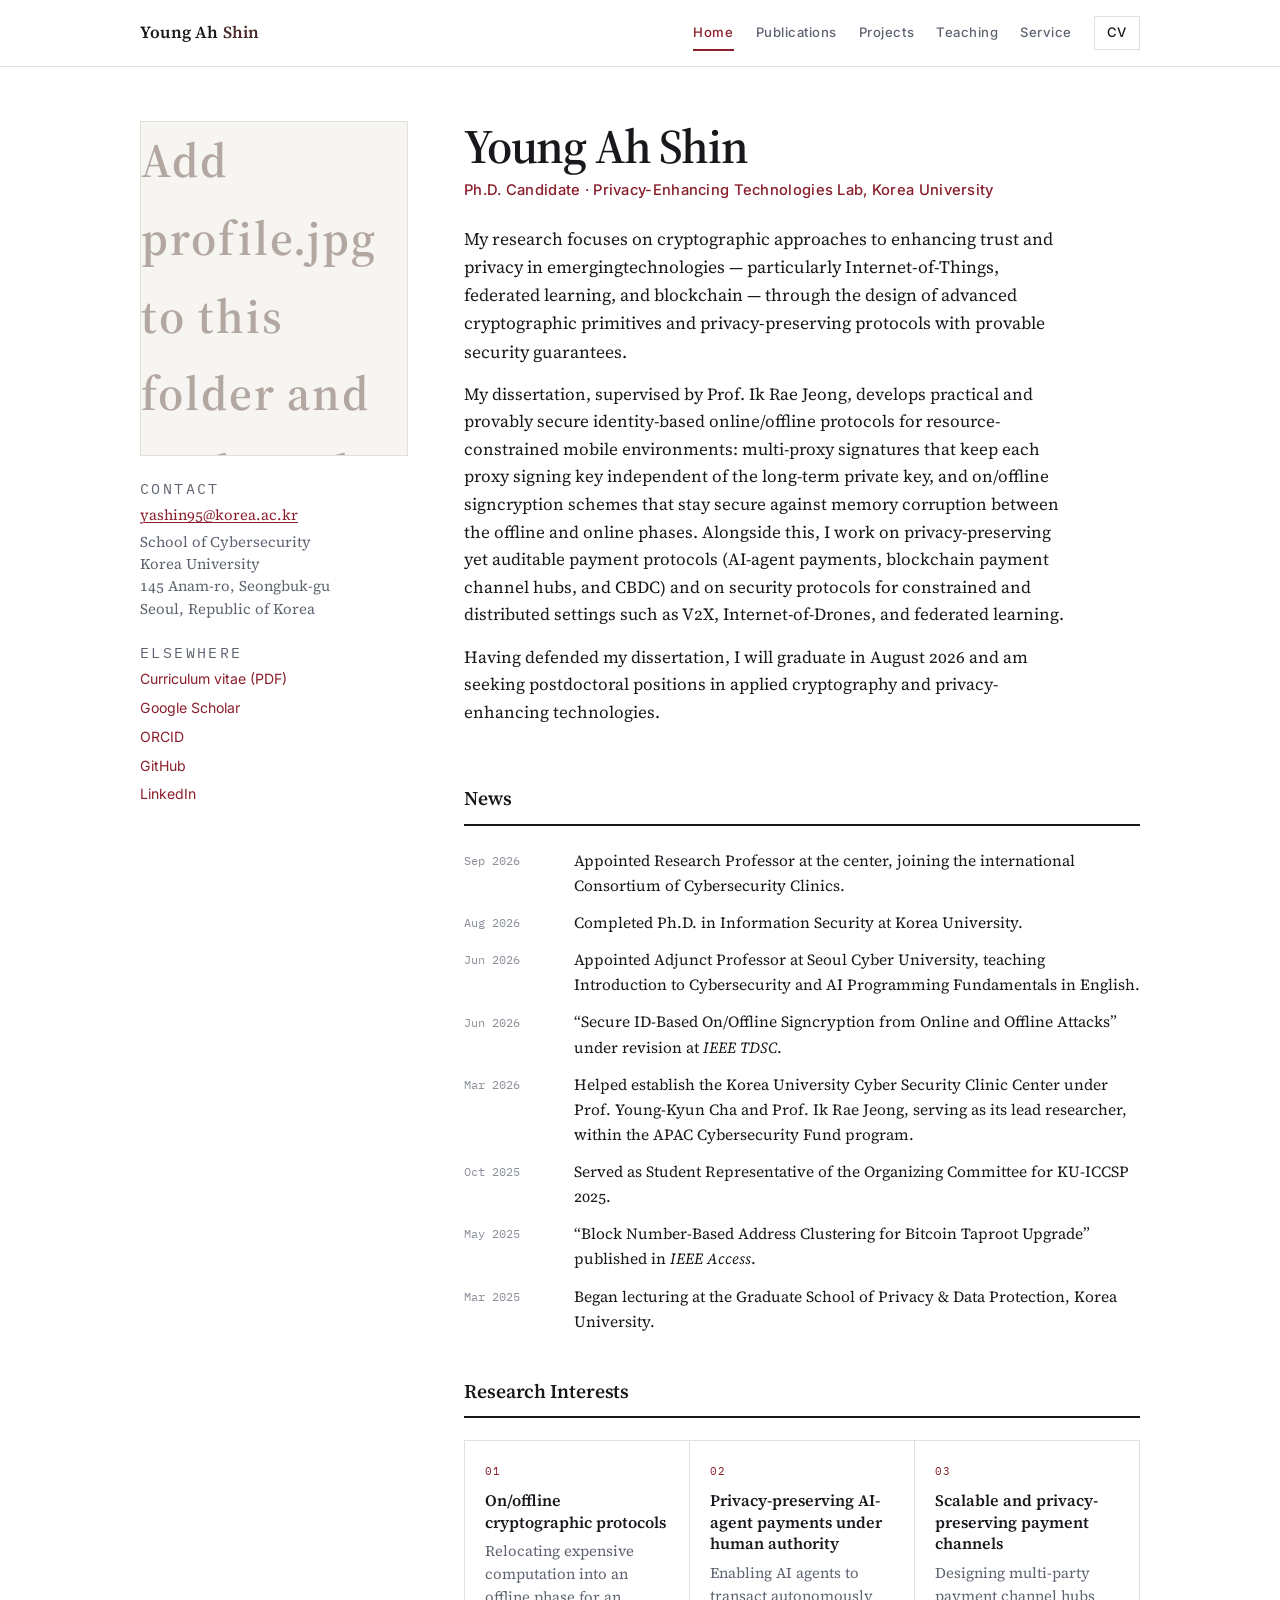
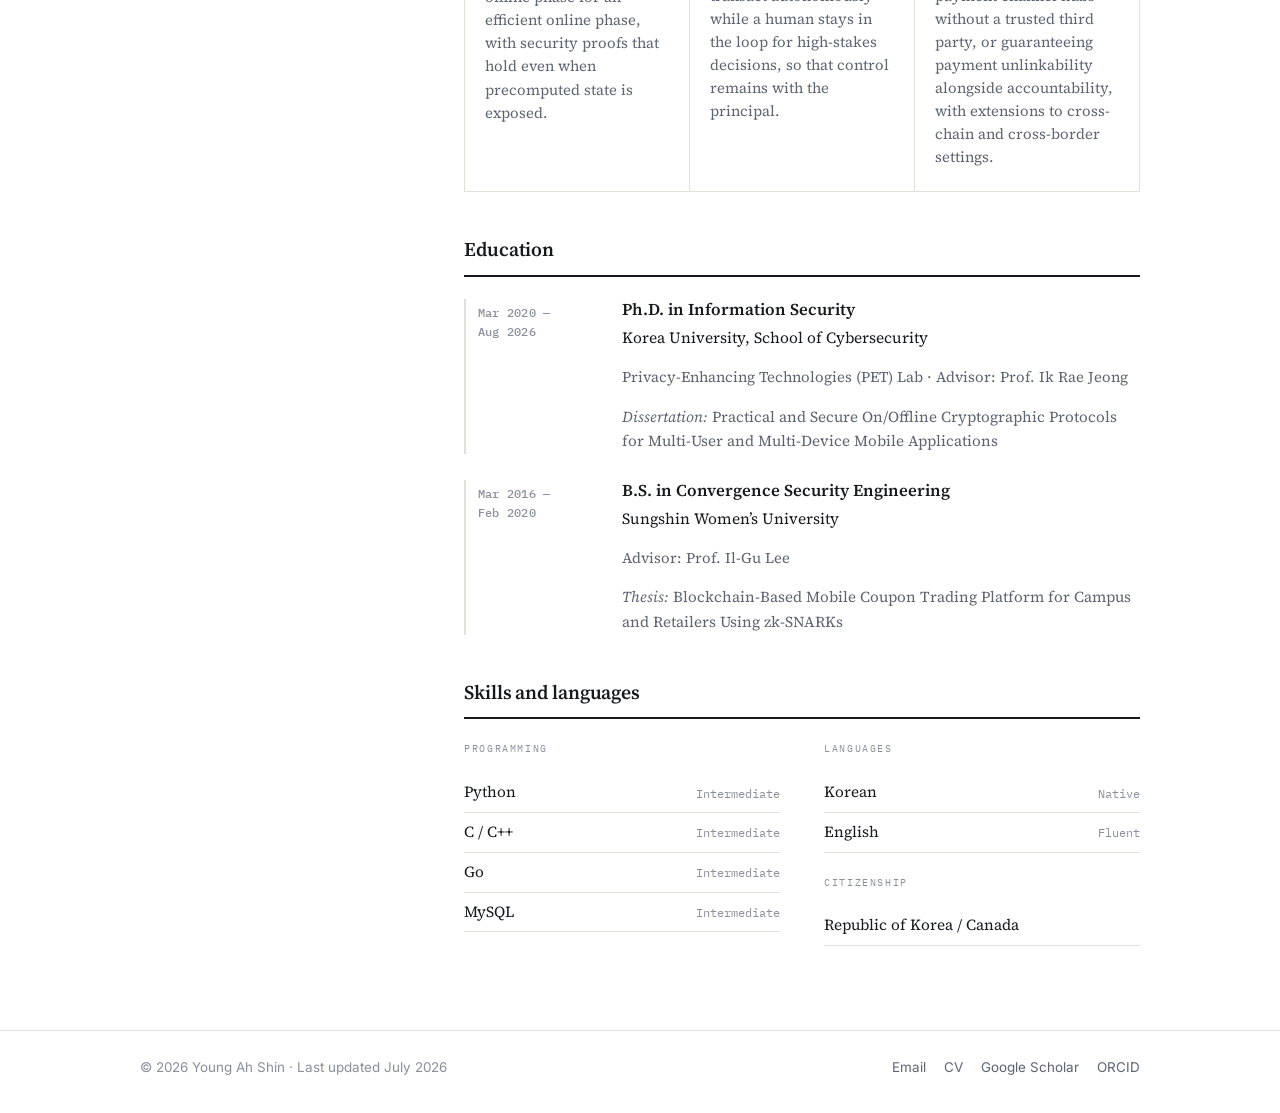
==== commit 07da25ce: "update contents" ====
--- a/index.html
+++ b/index.html
@@ -39,8 +39,8 @@
 
     <aside class="side">
       <div class="portrait">
-        <!-- Add profile.jpg to this folder and replace the two initials below with:
-             <img src="profile.jpg" alt="Portrait of Young Ah Shin"> -->
+         Add profile.jpg to this folder and replace the two initials below with:
+             <img src="Shin.jpg" alt="Portrait of Young Ah Shin"> 
         YS
       </div>
 
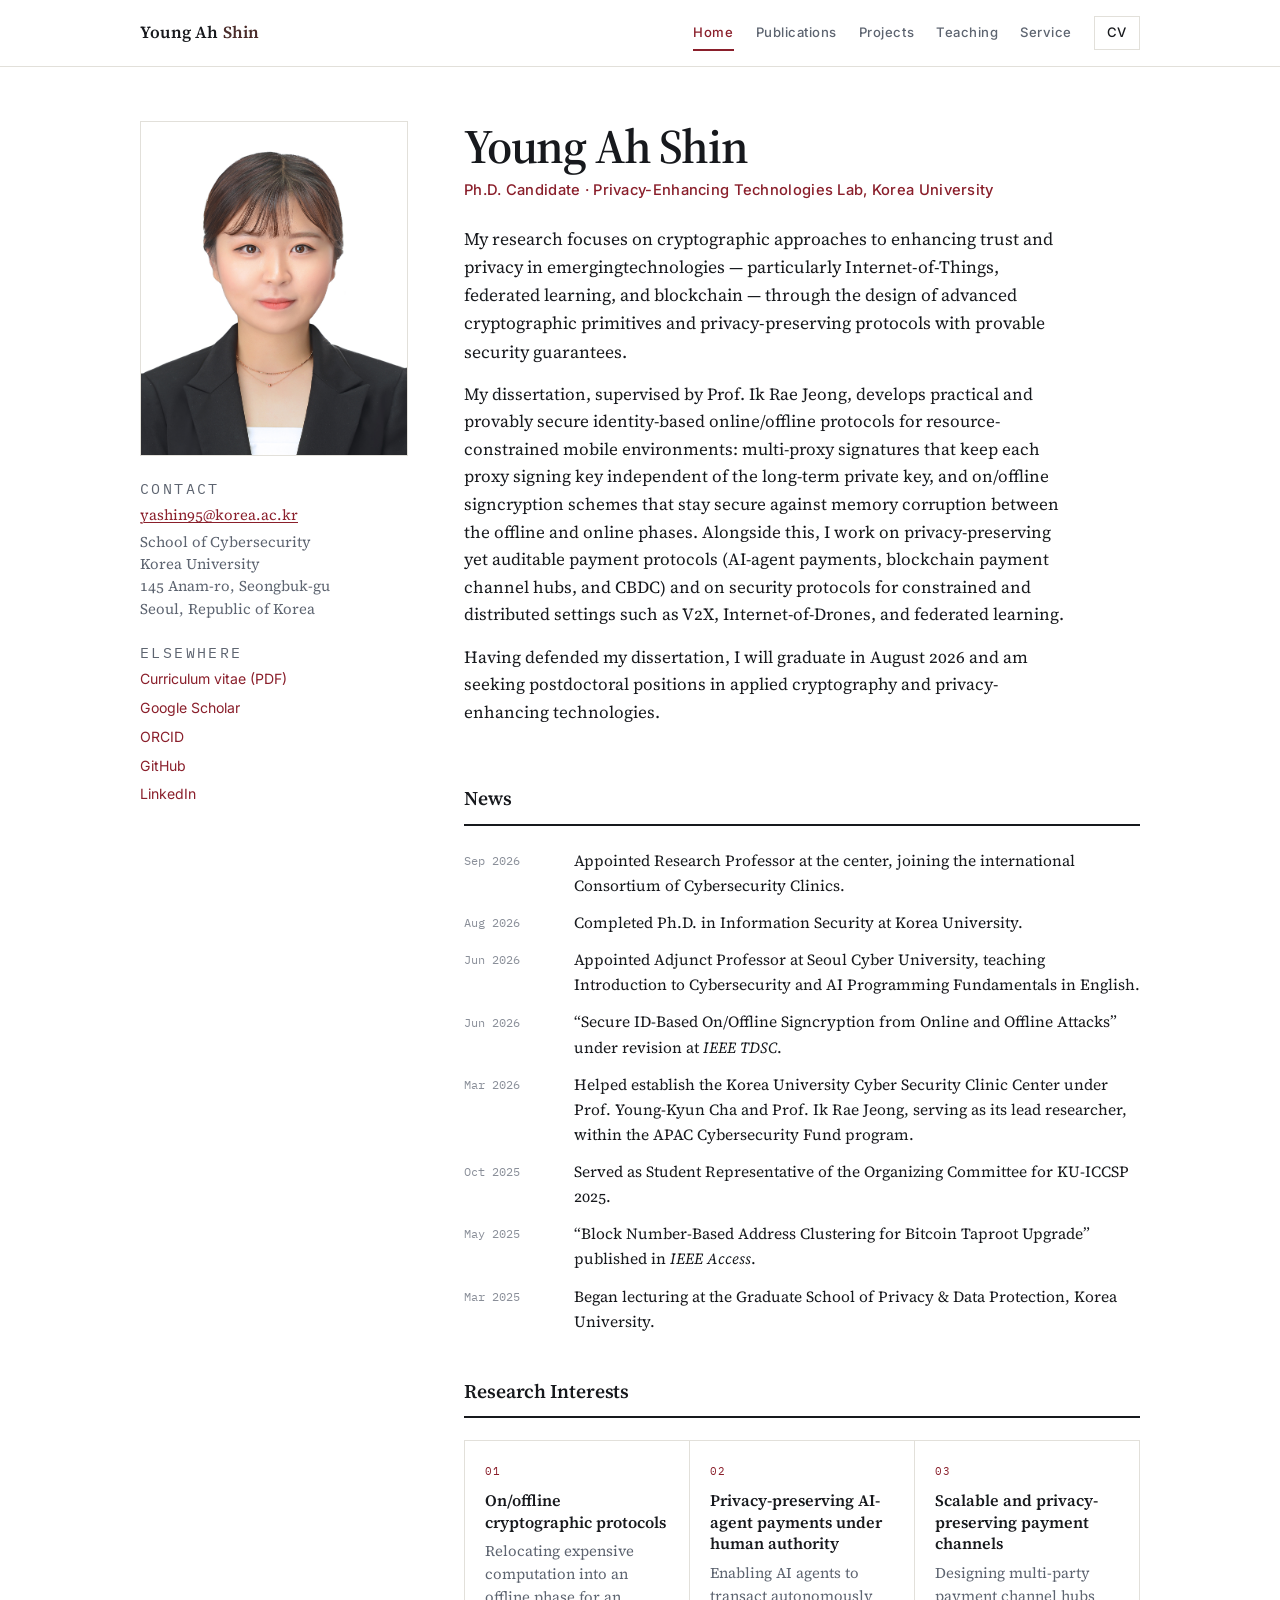
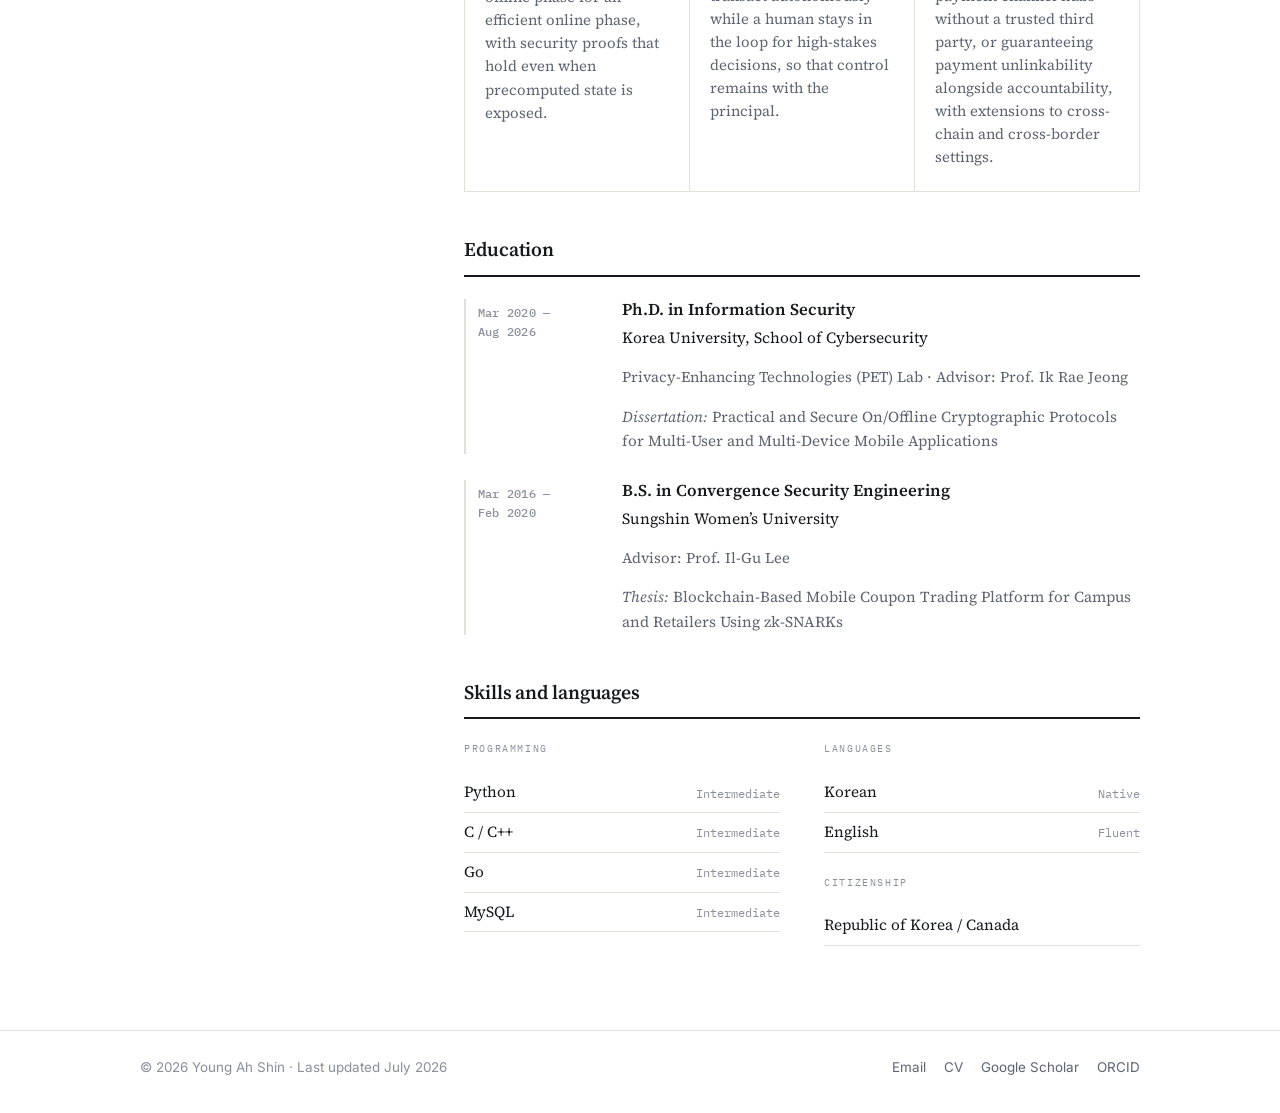
==== commit 4782f3c1: "PICTURE" ====
--- a/index.html
+++ b/index.html
@@ -39,9 +39,7 @@
 
     <aside class="side">
       <div class="portrait">
-         Add profile.jpg to this folder and replace the two initials below with:
-             <img src="Shin.jpg" alt="Portrait of Young Ah Shin"> 
-        YS
+        <img src="Shin.jpg" alt="Portrait of Young Ah Shin">
       </div>
 
       <div class="side-block">
